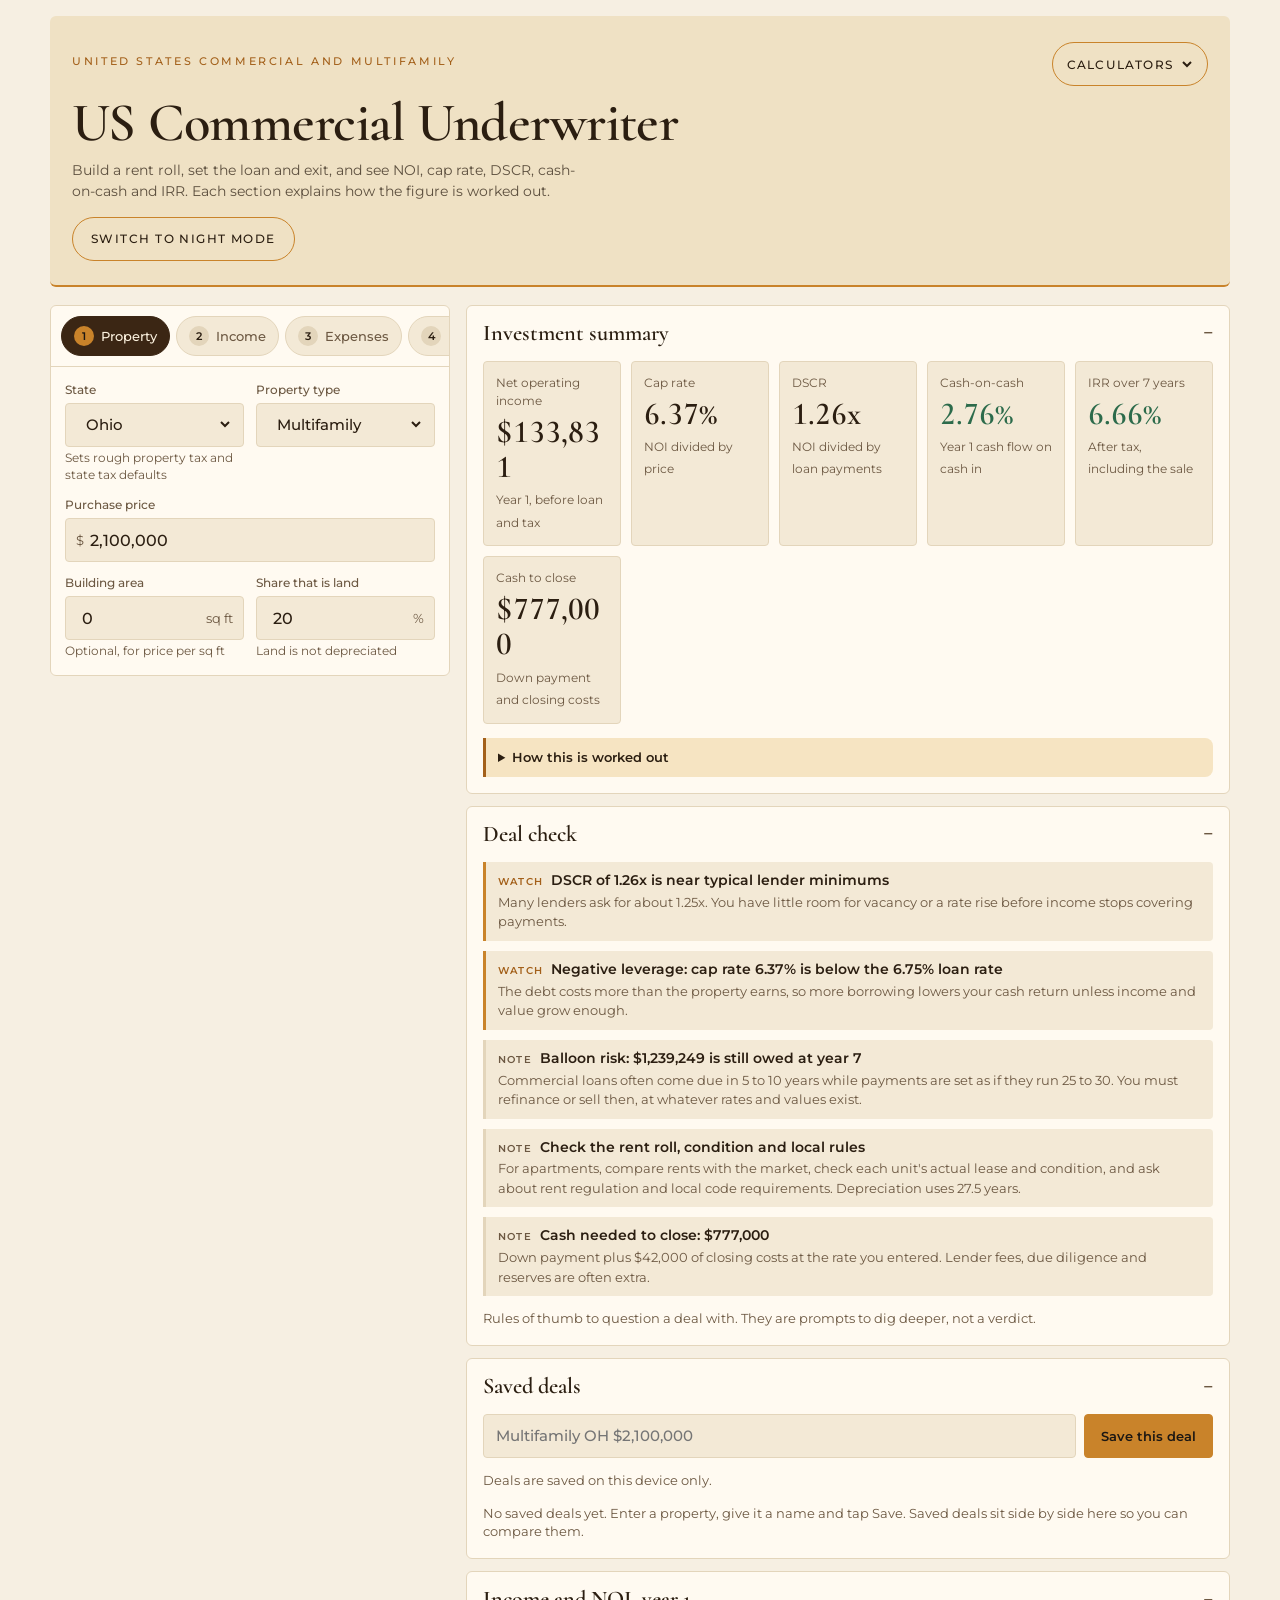
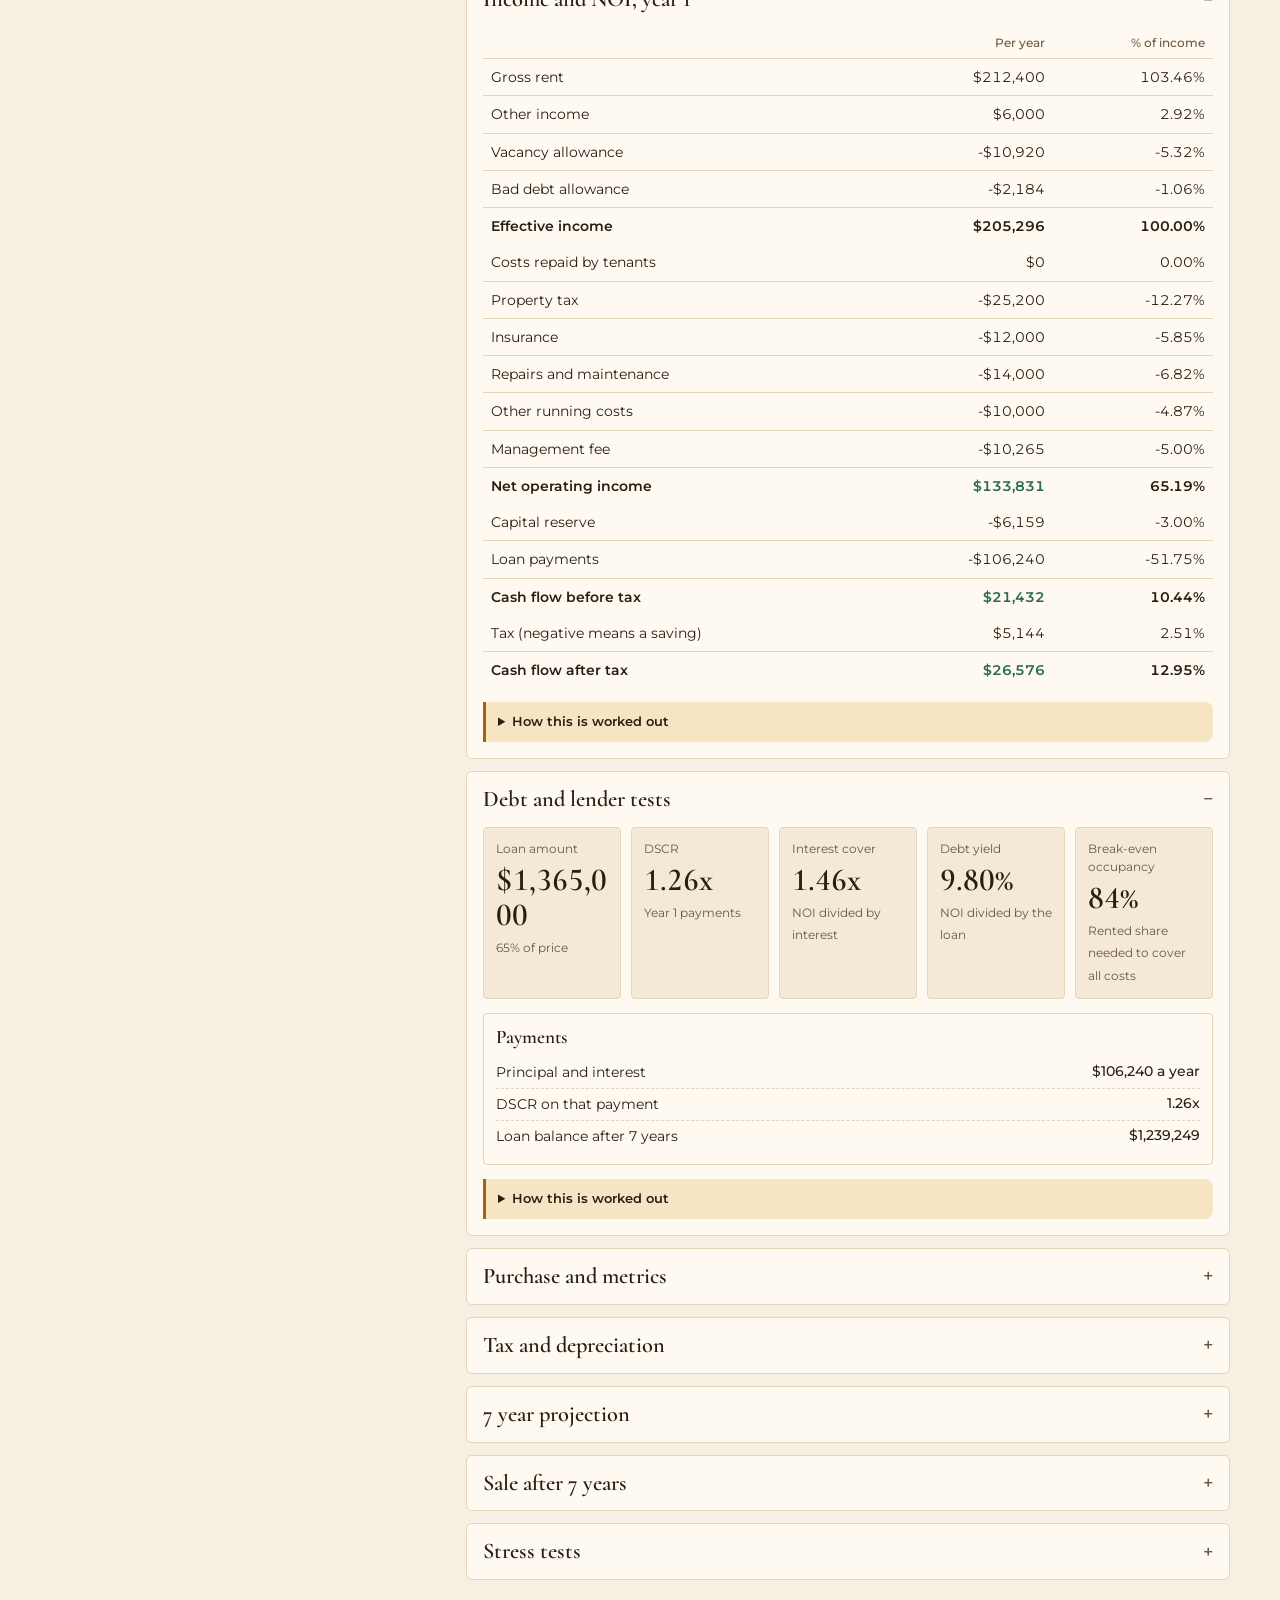
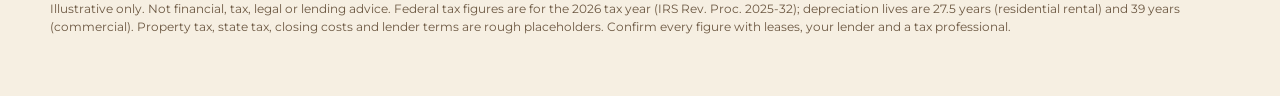
==== us-commercial.html @ 0f6d429b "Add US commercial and multifamily calculator Co-Authored-By: Claude Sonnet 5.5 <noreply@anthropic.co" ====
<!doctype html>
<html lang="en-US">
<head>
<meta charset="utf-8">
<meta name="viewport" content="width=device-width, initial-scale=1, viewport-fit=cover">
<meta name="theme-color" content="#1c1713">
<meta name="description" content="US commercial and multifamily underwriting: NOI, cap rate, DSCR, debt yield, cash-on-cash, depreciation, sale taxes, IRR and stress tests, with a plain-English note on how each figure is worked out.">
<title>US Commercial Underwriter</title>
<link rel="stylesheet" href="https://fonts.googleapis.com/css2?family=Cormorant:wght@500;600;700&family=Montserrat:wght@400;500;600&display=swap">
<link rel="stylesheet" href="styles.css">
</head>
<body>
<div class="wrap">
  <header>
    <div class="topbar"><div class="eyebrow">United States commercial and multifamily</div><nav id="nav" aria-label="Calculators"></nav></div>
    <h1>US Commercial Underwriter</h1>
    <p>Build a rent roll, set the loan and exit, and see NOI, cap rate, DSCR, cash-on-cash and IRR. Each section explains how the figure is worked out.</p>
    <button id="theme" class="themebtn" type="button"></button>
  </header>
  <div class="layout">
    <aside class="card rail" aria-label="Deal inputs">
      <div class="tabs" role="tablist" id="tabs"></div>
      <div id="panels"></div>
    </aside>
    <main class="results" id="results"></main>
  </div>
  <footer>Illustrative only. Not financial, tax, legal or lending advice. Federal tax figures are for the 2026 tax year (IRS Rev. Proc. 2025-32); depreciation lives are 27.5 years (residential rental) and 39 years (commercial). Property tax, state tax, closing costs and lender terms are rough placeholders. Confirm every figure with leases, your lender and a tax professional.</footer>
</div>
<div class="pinbar" id="pinbar"></div>
<script>window.CURRENCY = ["en-US", "USD"];</script>
<script src="common.js"></script>
<script src="calc-us.js"></script>
<script src="calc-us-commercial.js"></script>
<script src="us-commercial.js"></script>
</body>
</html>
---- styles.css ----
/* Layout: sticky input rail left, results right on desktop; stacked with a pinned result bar on phones. */
:root{
  --bg:#f6efe2; --surface:#fffaf1; --ink:#2b1e11; --muted:#6c5842; --line:#e3d5bb;
  --head:#3b2614; --head-ink:#fbf1de; --band:#efe1c4; --band-ink:#2b1e11;
  --accent:#a3601a; --accent-soft:#f6e4c2; --gold:#c9832a;
  --pos:#2c6b4b; --neg:#a3341f; --field:#f3e9d6; --chart-a:#3b2614; --chart-b:#c9832a; --chart-c:#2c6b4b;
  --sans:"Montserrat",system-ui,-apple-system,"Segoe UI",sans-serif; --serif:"Cormorant","Cormorant Garamond",Georgia,"Times New Roman",serif; --mono:var(--sans);
}
@media (prefers-color-scheme:dark){:root:not([data-theme="light"]){
  --bg:#110e0b; --surface:#1a1612; --ink:#f0e9dc; --muted:#a89e8d; --line:#302a22;
  --head:#0b0907; --head-ink:#f0e9dc; --band:#0b0907; --band-ink:#f0e9dc; --accent:#d4ae65; --accent-soft:#2b2417; --gold:#d4ae65;
  --pos:#72c298; --neg:#e98c7d; --field:#14110e; --chart-a:#efe7d8; --chart-b:#d4ae65; --chart-c:#72c298; color-scheme:dark}}
:root[data-theme="dark"]{
  --bg:#110e0b; --surface:#1a1612; --ink:#f0e9dc; --muted:#a89e8d; --line:#302a22;
  --head:#0b0907; --head-ink:#f0e9dc; --band:#0b0907; --band-ink:#f0e9dc; --accent:#d4ae65; --accent-soft:#2b2417; --gold:#d4ae65;
  --pos:#72c298; --neg:#e98c7d; --field:#14110e; --chart-a:#efe7d8; --chart-b:#d4ae65; --chart-c:#72c298; color-scheme:dark}
*{box-sizing:border-box}
body{background:var(--bg);color:var(--ink);font:15px/1.5 var(--sans);padding-left:max(16px,env(safe-area-inset-left,0px));padding-right:max(16px,env(safe-area-inset-right,0px));padding-block:0 84px}
td,th.r,.row b,.pinbar b,.f input{font-variant-numeric:lining-nums tabular-nums}
.k b{font-family:var(--serif);font-variant-numeric:lining-nums tabular-nums}
.wrap{max-width:1180px;margin:0 auto}
header{margin:16px 0 18px;padding:26px 22px 24px;background:var(--band);color:var(--band-ink);border-radius:6px;border-bottom:2px solid var(--gold)}
header .eyebrow{font:500 11px var(--sans);letter-spacing:.24em;text-transform:uppercase;color:var(--accent)}
header h1{margin:10px 0 10px;font:600 clamp(2.2rem,9vw,3.4rem)/1 var(--serif);letter-spacing:-.01em;text-wrap:balance}
header p{margin:0;opacity:.74;max-width:56ch;font-size:13.5px}
.layout{display:grid;gap:16px;align-items:start;grid-template-columns:minmax(0,1fr)}
.rail,.results{min-width:0}
@media(min-width:960px){.layout{grid-template-columns:minmax(340px,400px) minmax(0,1fr)}.rail{position:sticky;top:12px;max-height:calc(100vh - 24px);overflow:auto}.pinbar{display:none!important}body{padding-bottom:32px}}
.card{background:var(--surface);border:1px solid var(--line);border-radius:6px}.rail{padding:0}
.tabs{display:flex;gap:6px;overflow-x:auto;padding:10px;border-bottom:1px solid var(--line);scrollbar-width:none}
.tabs::-webkit-scrollbar{display:none}
.tab{flex:0 0 auto;display:flex;align-items:center;gap:7px;border:1px solid var(--line);background:var(--field);color:var(--muted);border-radius:999px;padding:7px 12px;font:500 13px var(--sans);cursor:pointer;min-height:40px}
.tab i{font:600 11px var(--mono);font-style:normal;width:20px;height:20px;border-radius:50%;display:grid;place-items:center;background:var(--line);color:var(--ink)}
.tab[aria-selected=true]{background:var(--head);color:var(--head-ink);border-color:var(--head)}
.tab[aria-selected=true] i{background:var(--accent);color:#fff}
.panel{padding:14px;display:grid;gap:12px;grid-template-columns:repeat(2,minmax(0,1fr))}
.panel .full{grid-column:1/-1}
.panel[hidden]{display:none}
.f label{display:block;font-size:12px;font-weight:500;color:var(--muted);margin-bottom:4px}
.f .box{display:flex;align-items:center;border:1px solid var(--line);background:var(--field);border-radius:8px;padding:0 10px;min-height:44px}
.f .box:focus-within{border-color:var(--accent);outline:2px solid var(--accent-soft)}
.f .box span{color:var(--muted);font:13px var(--mono)}
.f input,.f select{flex:1;min-width:0;width:100%;border:0;background:transparent;color:var(--ink);font:500 16px var(--mono);padding:10px 6px;outline:0}
.f select{font-family:var(--sans);font-size:15px}
.f small{display:block;margin-top:3px;color:var(--muted);font-size:11.5px}
.results{display:grid;gap:12px;min-width:0}
details.sec{padding:0;overflow:hidden}
details.sec>summary{list-style:none;cursor:pointer;padding:14px 16px;font:600 1.4rem/1.2 var(--serif);display:flex;justify-content:space-between;align-items:center;min-height:48px}
details.sec>summary::-webkit-details-marker{display:none}
details.sec>summary::after{content:"+";font:500 18px var(--mono);color:var(--muted)}
details.sec[open]>summary::after{content:"\2212"}
.body{padding:0 16px 16px;display:grid;gap:14px;min-width:0}
.kpis{display:grid;grid-template-columns:repeat(auto-fit,minmax(128px,1fr));gap:10px}
.k{border:1px solid var(--line);border-radius:8px;padding:12px;background:var(--field);min-width:0}
.k span{display:block;font-size:12px;color:var(--muted)}
.k b{display:block;font-size:clamp(1.6rem,6.5vw,2rem);line-height:1.1;font-weight:600;margin:4px 0;overflow-wrap:anywhere}
.k em{font-style:normal;font-size:11.5px;color:var(--muted)}
.pos{color:var(--pos)}.neg{color:var(--neg)}
.tbl{overflow-x:auto}
table{width:100%;border-collapse:collapse;font-size:13.5px}
th{font:500 12px var(--sans);color:var(--muted);text-align:left;padding:8px 8px;border-bottom:1px solid var(--line);white-space:nowrap}
td{padding:8px;border-bottom:1px solid var(--line);white-space:nowrap}
td.r,th.r{text-align:right}
tr.tot td{font-weight:600;border-bottom:0}
.two{display:grid;grid-template-columns:repeat(auto-fit,minmax(240px,1fr));gap:12px}
.col{border:1px solid var(--line);border-radius:8px;padding:12px;min-width:0}
.col h4{margin:0 0 8px;font:600 1.2rem/1.2 var(--serif)}
.row{display:flex;justify-content:space-between;gap:12px;padding:5px 0;font-size:14px;border-bottom:1px dashed var(--line)}
.row:last-child{border:0}.row b{font:500 14px var(--mono);text-align:right}
.note{font-size:12.5px;color:var(--muted);margin:0}
.learn{border-left:3px solid var(--accent);background:var(--accent-soft);padding:10px 12px;border-radius:0 8px 8px 0;font-size:13px}
.learn summary{cursor:pointer;font-weight:600;font-size:13px}
.learn code{font:12.5px var(--mono);overflow-wrap:anywhere}
.learn p{margin:6px 0 0}
.chk{display:flex;gap:10px;align-items:flex-start;padding:10px 0;border-bottom:1px solid var(--line);min-height:44px}
.chk input{width:20px;height:20px;margin-top:2px;accent-color:var(--accent)}
.chk label{flex:1;font-size:14px}.chk label small{display:block;color:var(--muted);font-size:12px}
.seg{display:flex;flex-wrap:wrap;gap:6px}
.seg button{border:1px solid var(--line);background:var(--field);color:var(--ink);border-radius:8px;padding:8px 12px;font:500 13px var(--sans);min-height:40px;cursor:pointer}
.seg button[aria-pressed=true]{background:var(--head);color:var(--head-ink);border-color:var(--head)}
svg text{fill:var(--muted);font:11px var(--mono)}
.legend{display:flex;gap:14px;flex-wrap:wrap;font-size:12.5px;color:var(--muted)}
.legend i{display:inline-block;width:10px;height:10px;border-radius:2px;margin-right:5px;vertical-align:-1px}
.pinbar{position:fixed;left:0;right:0;bottom:0;background:var(--band);color:var(--band-ink);border-top:2px solid var(--gold);display:grid;grid-template-columns:repeat(3,1fr);gap:6px;padding:10px max(16px,env(safe-area-inset-right,0px)) calc(10px + env(safe-area-inset-bottom,0px)) max(16px,env(safe-area-inset-left,0px));z-index:5}
.pinbar div{min-width:0}.pinbar span{display:block;font-size:11px;opacity:.7}.pinbar b{font:600 16px var(--mono)}
.themebtn{margin-top:16px;min-height:44px;padding:0 18px;border:1px solid var(--gold);border-radius:999px;background:transparent;color:var(--band-ink);font:500 12px var(--sans);letter-spacing:.12em;text-transform:uppercase;cursor:pointer}
.themebtn:hover{background:var(--accent-soft)}
textarea{width:100%;border:1px solid var(--line);border-radius:4px;background:var(--field);color:var(--ink);font:14px/1.45 var(--sans);padding:10px;resize:vertical}
.btns{display:flex;gap:8px;flex-wrap:wrap}
.btn{min-height:44px;padding:0 16px;border-radius:4px;border:1px solid var(--line);background:var(--surface);color:var(--ink);font:500 13px var(--sans);cursor:pointer}
.btn.pri{background:var(--gold);color:#1c1713;border-color:var(--gold);font-weight:600}
.btn:hover{border-color:var(--gold)}
.flags{display:grid;gap:10px}
.flag{border-left:3px solid var(--line);padding:9px 12px;background:var(--field);border-radius:0 4px 4px 0}
.flag b{display:block;font-weight:600;font-size:14px;line-height:1.35}
.flag p{margin:3px 0 0;font-size:13px;color:var(--muted)}
.tag{font:600 10px var(--sans);letter-spacing:.12em;text-transform:uppercase;margin-right:8px;color:var(--muted)}
.f-bad{border-color:var(--neg)}.f-bad .tag{color:var(--neg)}
.f-warn{border-color:var(--gold)}.f-warn .tag{color:var(--accent)}
.f-ok{border-color:var(--pos)}.f-ok .tag{color:var(--pos)}
.savebar{display:flex;gap:8px;flex-wrap:wrap}
.savebar input{flex:1 1 180px;min-width:0;min-height:44px;border:1px solid var(--line);border-radius:4px;background:var(--field);color:var(--ink);font:500 15px var(--sans);padding:0 12px}
.deals{display:flex;gap:12px;overflow-x:auto;scroll-snap-type:x proximity;padding-bottom:8px}
.deal{flex:0 0 min(300px,84%);scroll-snap-align:start;border:1px solid var(--line);border-radius:6px;padding:14px;background:var(--field);display:grid;gap:12px;align-content:start;min-width:0}
.deal h4{margin:0;font:600 1.3rem/1.15 var(--serif);overflow-wrap:anywhere}
.chips{list-style:none;margin:0;padding:0;display:grid;gap:6px}
.chip{font-size:12.5px;line-height:1.35;border-left:3px solid var(--line);padding-left:8px}
.chip.f-bad{border-color:var(--neg)}.chip.f-warn{border-color:var(--gold)}.chip.f-ok{border-color:var(--pos)}
.best{font:600 9px var(--sans);letter-spacing:.1em;text-transform:uppercase;color:var(--accent);margin-left:6px}
.k,.col,.f .box,.seg button{border-radius:4px}
.pinbar span{letter-spacing:.08em;text-transform:uppercase;font-size:10px}
.tab[aria-selected=true] i{background:var(--gold);color:#1c1713}
footer{padding:20px 0;color:var(--muted);font-size:12px}
:focus-visible{outline:2px solid var(--accent);outline-offset:2px}
@media(max-width:420px){.panel{grid-template-columns:1fr}.k b{font-size:1.6rem}}
.topbar{display:flex;justify-content:space-between;align-items:flex-start;gap:12px}
.topbar .eyebrow{min-width:0;flex:1;padding-top:12px}
#nav{position:relative;flex:0 0 auto}
.navbtn{display:flex;align-items:center;gap:8px;min-height:44px;padding:0 14px;border:1px solid var(--gold);border-radius:999px;background:transparent;color:var(--band-ink);font:500 12px var(--sans);letter-spacing:.1em;text-transform:uppercase;cursor:pointer}
.navbtn:hover{background:var(--accent-soft)}
.navbtn svg{width:12px;height:12px;stroke:currentColor;fill:none;stroke-width:2;transition:transform .18s ease}
.navbtn[aria-expanded=true] svg{transform:rotate(180deg)}
.navmenu{position:absolute;right:0;top:calc(100% + 8px);width:min(300px,calc(100vw - 32px));background:var(--surface);color:var(--ink);border:1px solid var(--line);border-radius:6px;box-shadow:0 14px 34px rgba(0,0,0,.28);padding:6px;z-index:30;display:grid;gap:2px}
.navmenu[hidden]{display:none}
.navmenu a,.navmenu span{display:block;padding:10px 12px;border-radius:4px;color:var(--ink);text-decoration:none;min-height:44px}
.navmenu a:hover{background:var(--accent-soft)}
.navmenu b{display:block;font:600 14px var(--sans)}
.navmenu small{display:block;color:var(--muted);font-size:12px}
.navmenu a[aria-current=page]{background:var(--accent-soft);box-shadow:inset 3px 0 0 var(--gold)}
.navmenu span{color:var(--muted);cursor:default}
.roll{display:grid;gap:8px}
.rollrow{display:grid;grid-template-columns:minmax(0,1.1fr) 54px minmax(0,1fr) 40px;gap:6px;align-items:center}
.rollrow input{min-width:0;min-height:44px;border:1px solid var(--line);border-radius:4px;background:var(--field);color:var(--ink);font:500 15px var(--sans);padding:0 8px;width:100%}
.rollhead{font-size:11.5px;color:var(--muted)}
.rolldel{min-height:44px;border:1px solid var(--line);border-radius:4px;background:var(--surface);color:var(--muted);cursor:pointer;font:500 18px var(--sans)}
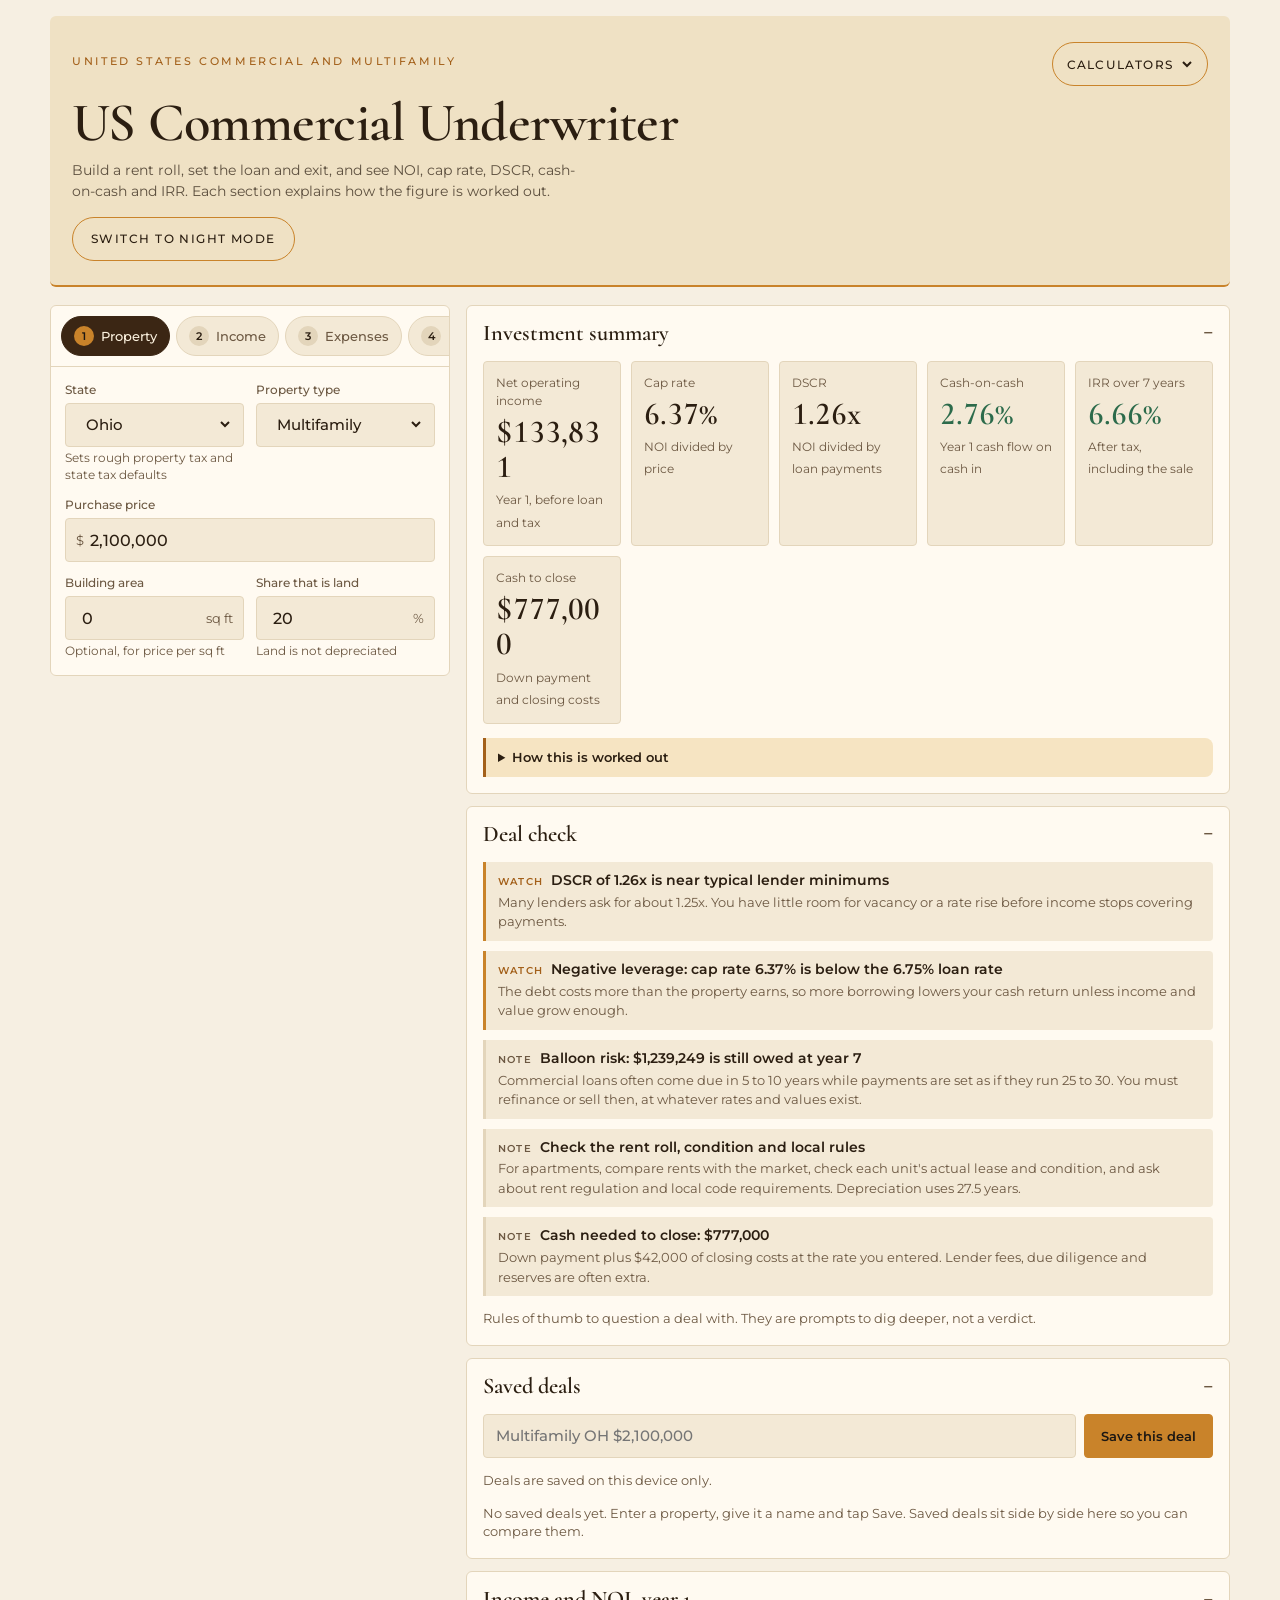
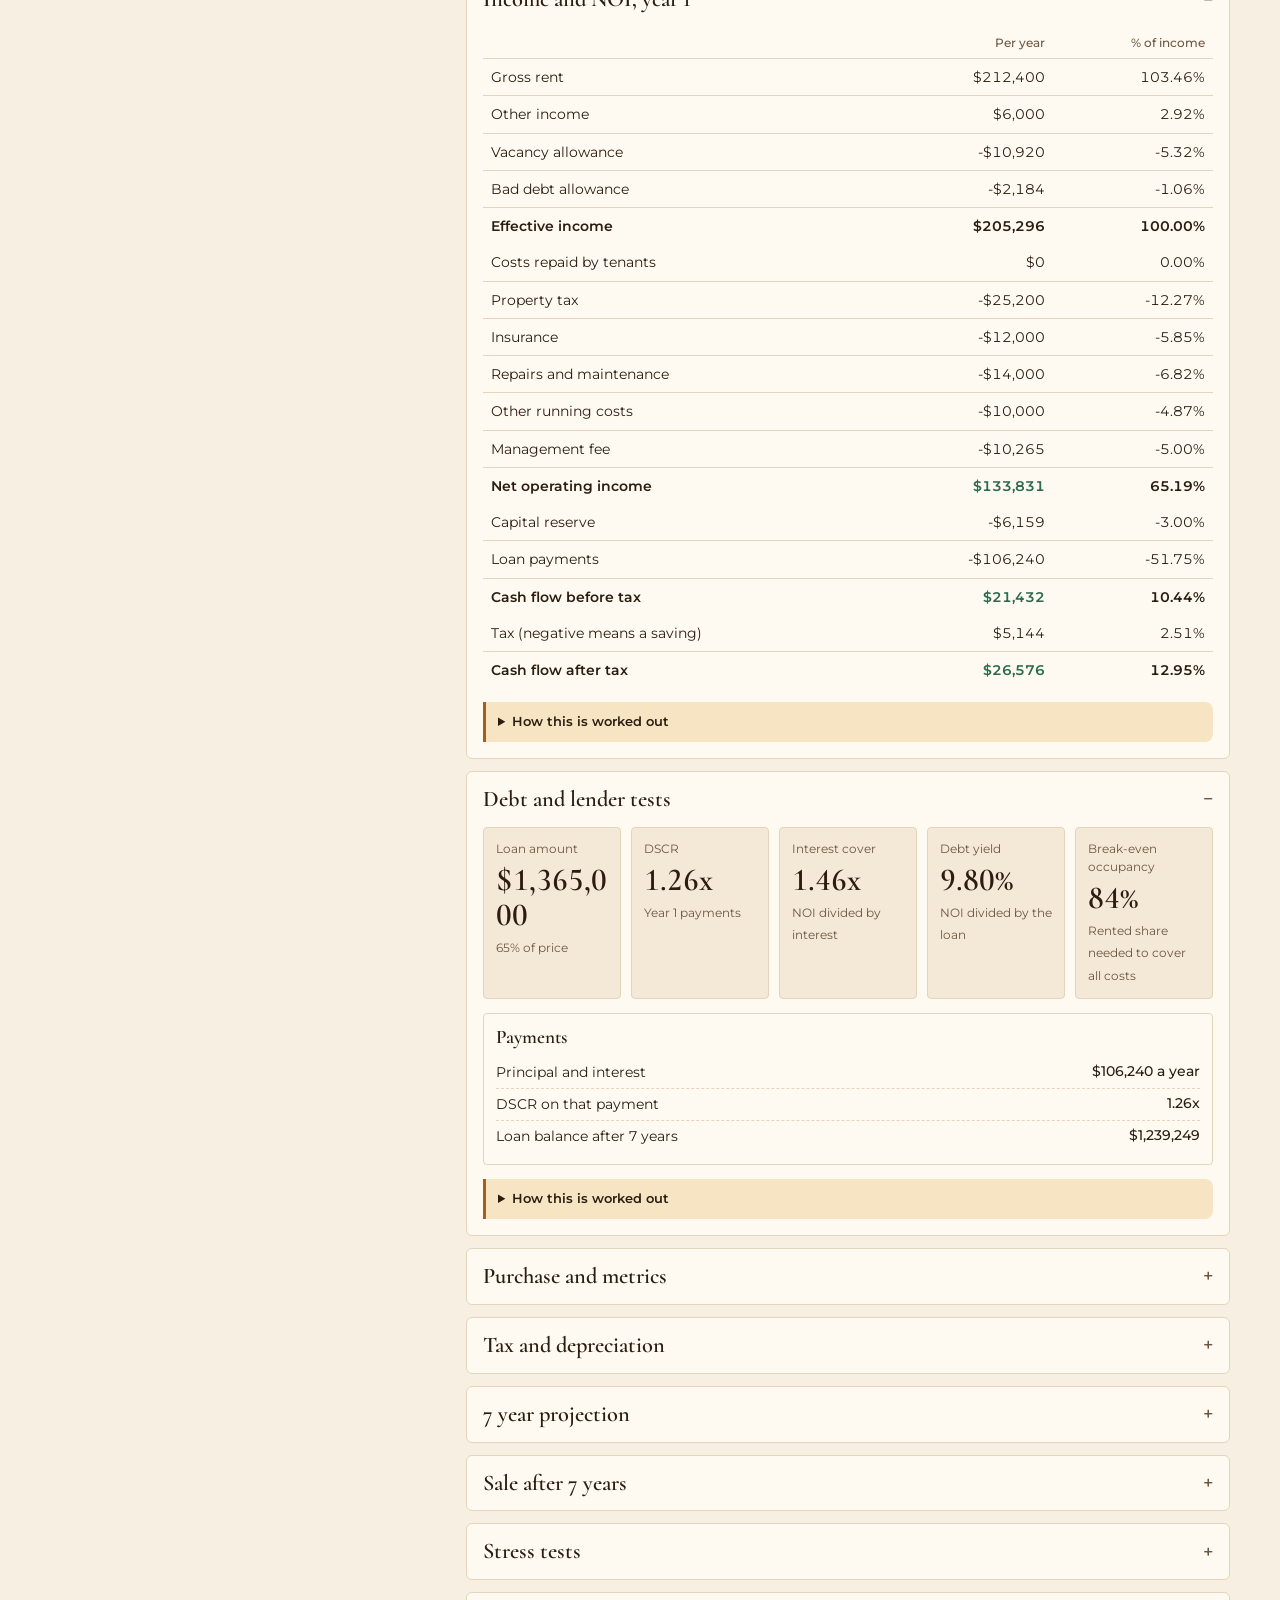
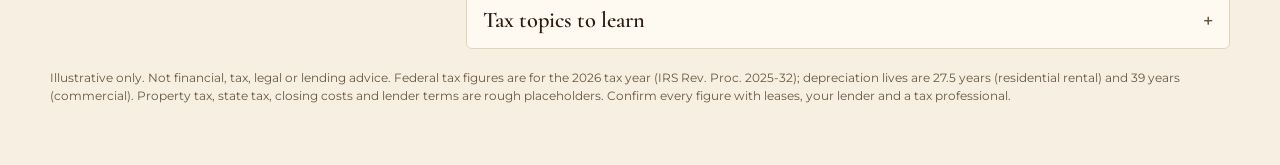
==== commit 7c07d486: "Add cost segregation, bonus depreciation, 1031 exchange and tax topics to US pages Co-Authored-By: C" ====
--- a/us-commercial.html
+++ b/us-commercial.html
@@ -30,6 +30,7 @@
 <script>window.CURRENCY = ["en-US", "USD"];</script>
 <script src="common.js"></script>
 <script src="calc-us.js"></script>
+<script src="us-topics.js"></script>
 <script src="calc-us-commercial.js"></script>
 <script src="us-commercial.js"></script>
 </body>
--- a/styles.css
+++ b/styles.css
@@ -57,6 +57,7 @@
 .k em{font-style:normal;font-size:11.5px;color:var(--muted)}
 .pos{color:var(--pos)}.neg{color:var(--neg)}
 .tbl{overflow-x:auto}
+.tbl.snug td,.tbl.snug th{padding:8px 5px;font-size:12.5px}
 table{width:100%;border-collapse:collapse;font-size:13.5px}
 th{font:500 12px var(--sans);color:var(--muted);text-align:left;padding:8px 8px;border-bottom:1px solid var(--line);white-space:nowrap}
 td{padding:8px;border-bottom:1px solid var(--line);white-space:nowrap}
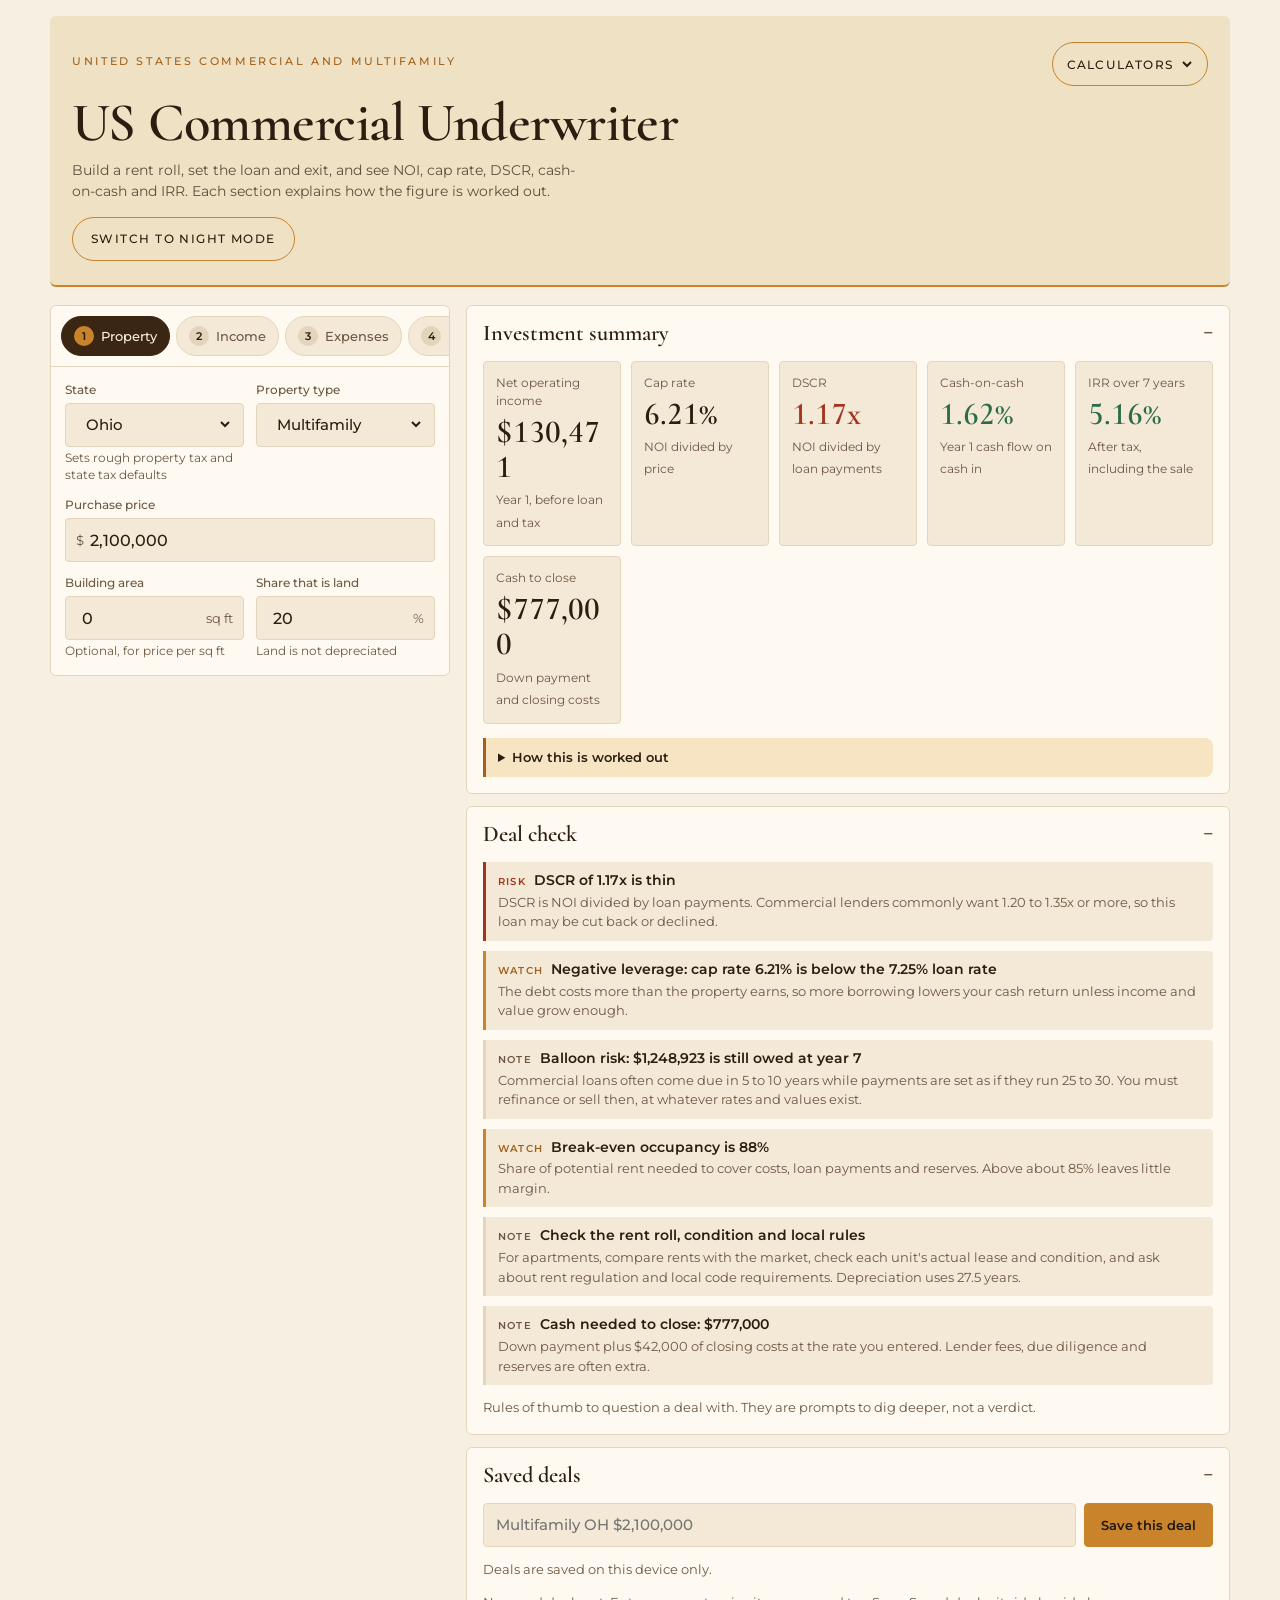
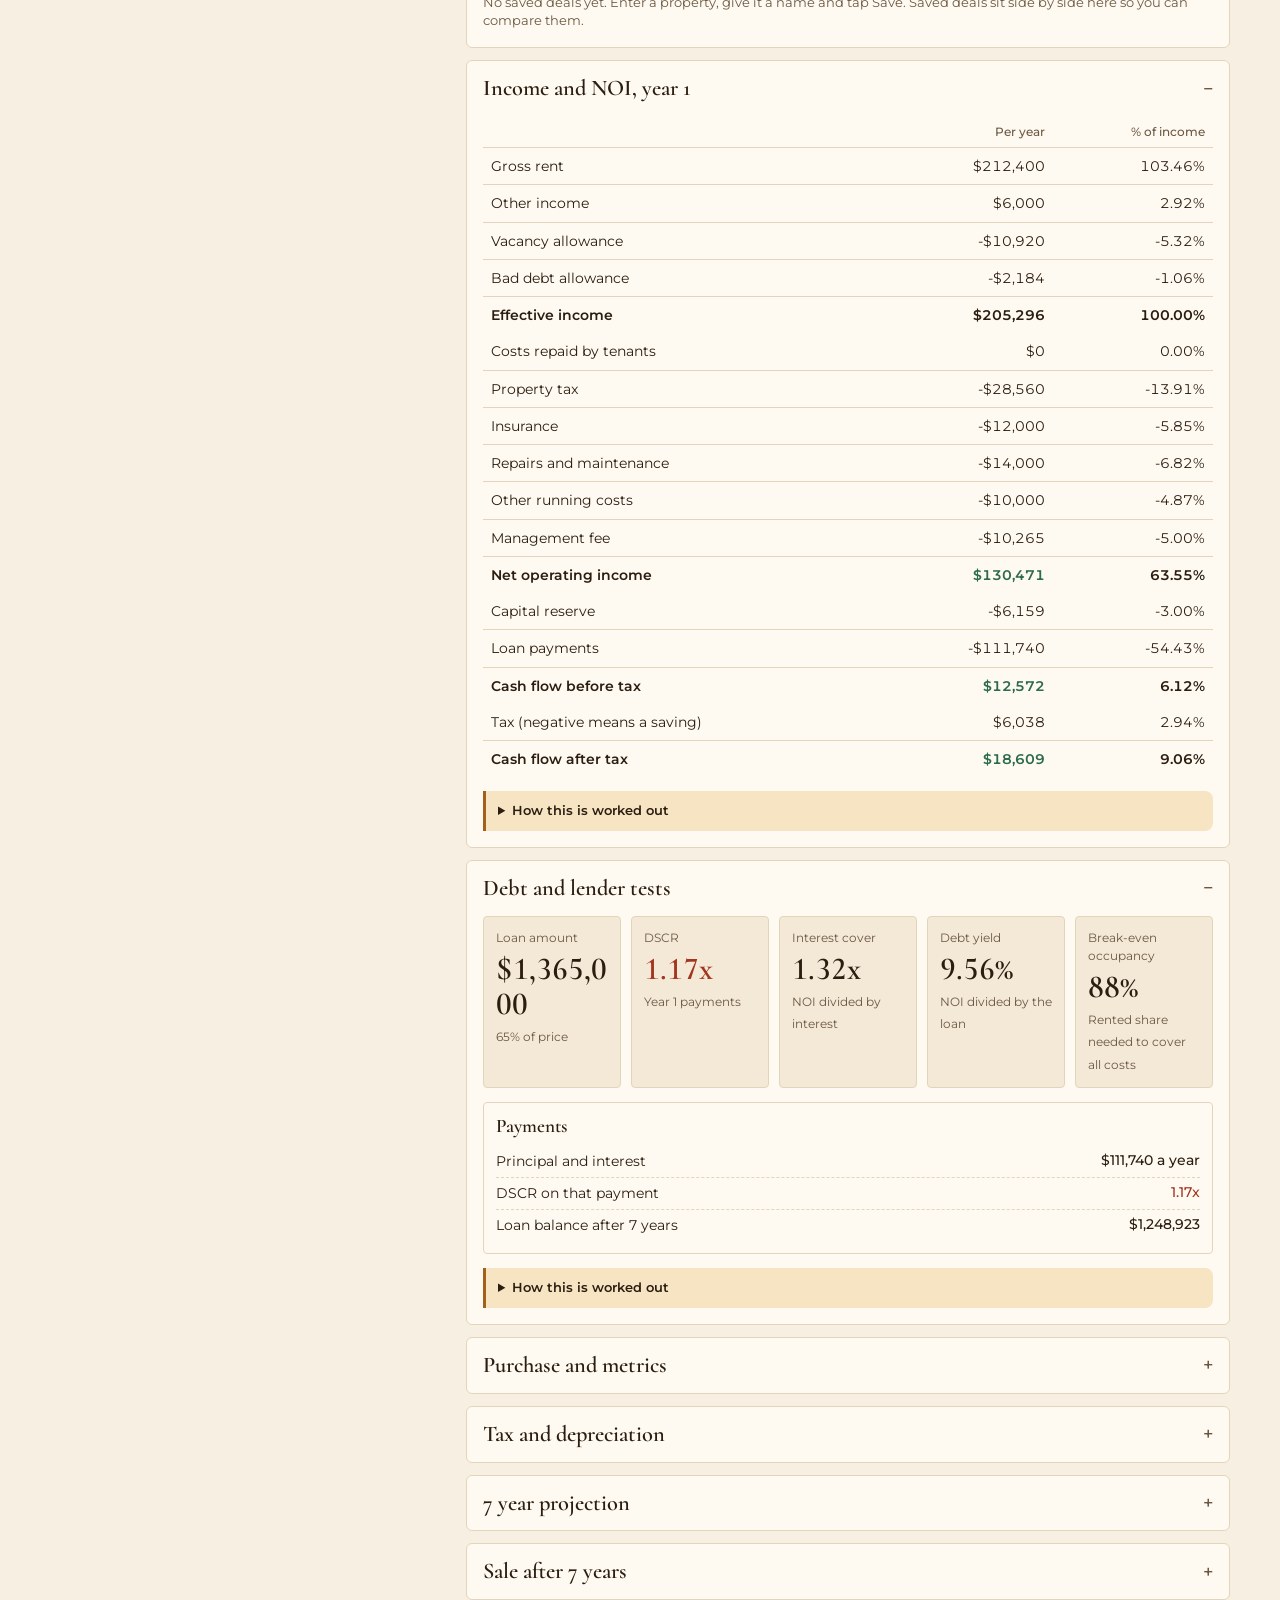
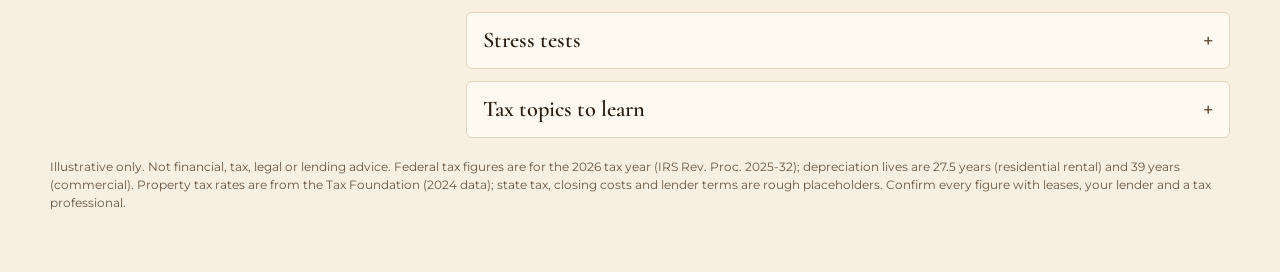
==== commit 6eee0da9: "Verify AU duty/land tax tables, add land value, owner select, US data refresh, REPS switch Co-Author" ====
--- a/us-commercial.html
+++ b/us-commercial.html
@@ -24,7 +24,7 @@
     </aside>
     <main class="results" id="results"></main>
   </div>
-  <footer>Illustrative only. Not financial, tax, legal or lending advice. Federal tax figures are for the 2026 tax year (IRS Rev. Proc. 2025-32); depreciation lives are 27.5 years (residential rental) and 39 years (commercial). Property tax, state tax, closing costs and lender terms are rough placeholders. Confirm every figure with leases, your lender and a tax professional.</footer>
+  <footer>Illustrative only. Not financial, tax, legal or lending advice. Federal tax figures are for the 2026 tax year (IRS Rev. Proc. 2025-32); depreciation lives are 27.5 years (residential rental) and 39 years (commercial). Property tax rates are from the Tax Foundation (2024 data); state tax, closing costs and lender terms are rough placeholders. Confirm every figure with leases, your lender and a tax professional.</footer>
 </div>
 <div class="pinbar" id="pinbar"></div>
 <script>window.CURRENCY = ["en-US", "USD"];</script>
